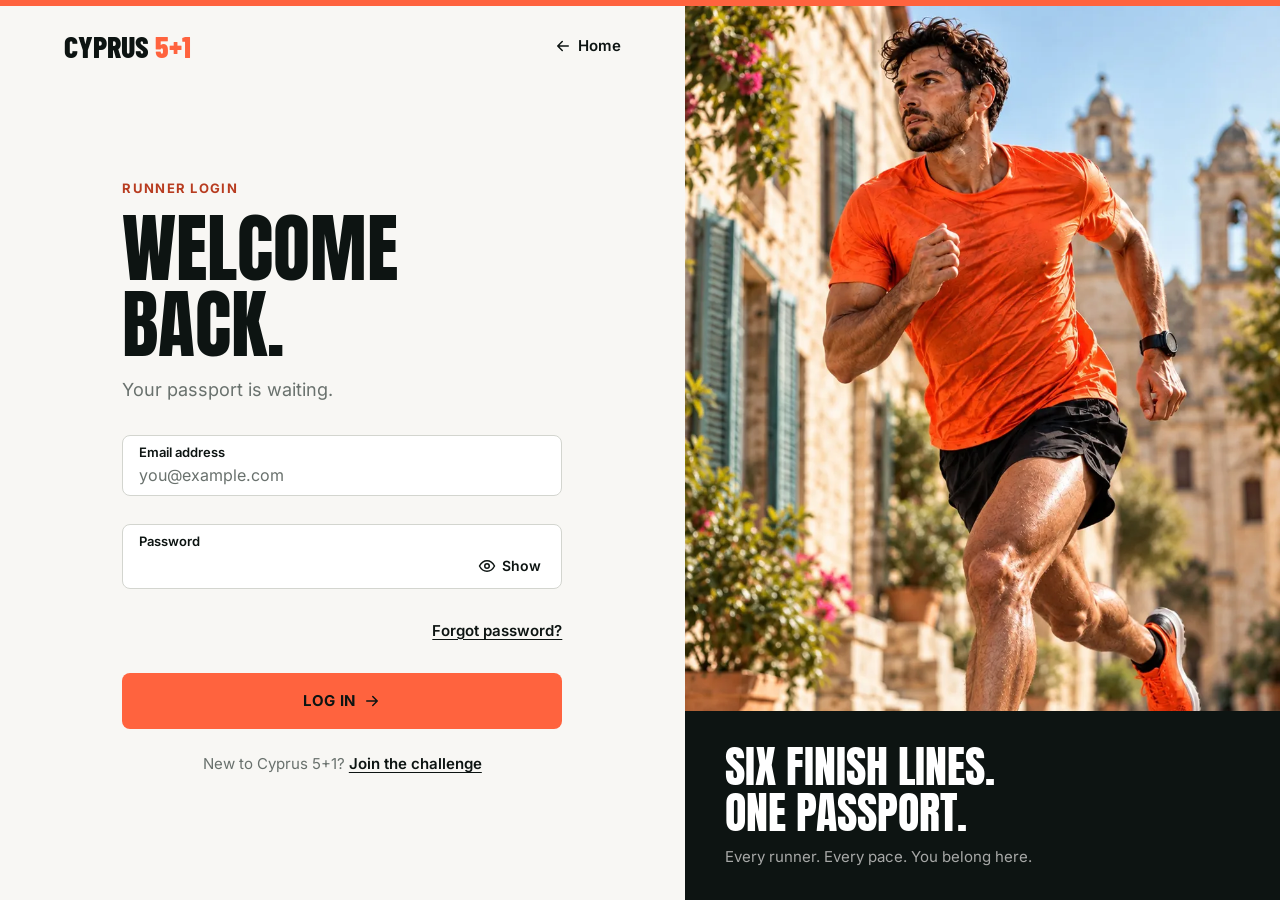
==== app/index.html @ b543ae6b "App: log in, join (18+), password reset, passport, account; legal pages Static SPA under /app with s" ====
<!doctype html>
<html lang="en">
<head>
<meta charset="utf-8">
<meta name="viewport" content="width=device-width, initial-scale=1, viewport-fit=cover">
<title>Cyprus 5+1 · Running passport</title>
<meta name="description" content="Six half marathons, one passport. Collect a stamp in every Cyprus city and one abroad.">
<meta name="theme-color" content="#0d1412">
<meta name="robots" content="noindex">
<link rel="manifest" href="../manifest.webmanifest">
<link rel="icon" href="../favicon.ico" sizes="32x32">
<link rel="apple-touch-icon" href="../assets/icons/apple-touch-icon.png">
<meta name="apple-mobile-web-app-capable" content="yes">
<meta name="apple-mobile-web-app-title" content="Cyprus 5+1">
<link rel="preload" href="../assets/fonts/inter-400.woff2" as="font" type="font/woff2" crossorigin>
<link rel="stylesheet" href="../css/fonts.css">
<link rel="stylesheet" href="../css/tokens.css">
<link rel="stylesheet" href="../css/components.css">
<link rel="stylesheet" href="../css/app.css">
<script src="../js/vendor/supabase-2.119.2.js" defer></script>
<script type="module" src="../js/app/main.js"></script>
</head>
<body>
<div id="app">
  <div class="boot" role="status"><span class="wordmark">CYPRUS <span>5+1</span></span><span class="sr">Loading…</span></div>
</div>
<noscript>Cyprus 5+1 needs JavaScript to show your passport.</noscript>
</body>
</html>
---- css/fonts.css ----
/* Self-hosted fonts (no Google Fonts, see Privacy Policy §7). Latin subset. */
@font-face { font-family: Anton; font-weight: 400; font-display: swap; src: url(../assets/fonts/anton-400.woff2) format("woff2"); }
@font-face { font-family: "Barlow Condensed"; font-weight: 600; font-display: swap; src: url(../assets/fonts/barlow-condensed-600.woff2) format("woff2"); }
@font-face { font-family: "Barlow Condensed"; font-weight: 700; font-display: swap; src: url(../assets/fonts/barlow-condensed-700.woff2) format("woff2"); }
@font-face { font-family: "Barlow Condensed"; font-weight: 800; font-display: swap; src: url(../assets/fonts/barlow-condensed-800.woff2) format("woff2"); }
@font-face { font-family: Inter; font-weight: 400; font-display: swap; src: url(../assets/fonts/inter-400.woff2) format("woff2"); }
@font-face { font-family: Inter; font-weight: 500; font-display: swap; src: url(../assets/fonts/inter-500.woff2) format("woff2"); }
@font-face { font-family: Inter; font-weight: 600; font-display: swap; src: url(../assets/fonts/inter-600.woff2) format("woff2"); }
@font-face { font-family: Inter; font-weight: 700; font-display: swap; src: url(../assets/fonts/inter-700.woff2) format("woff2"); }
---- css/tokens.css ----
/* Cyprus 5+1 — generated from tokens.json */
:root, [data-theme="light"] {
  --orange-500: #ff633e;
  --orange-700: #b83c20;
  --orange-50: #fff0e9;
  --ink: #0d1412;
  --ivory: #f8f7f4;
  --white: #ffffff;
  --surface-soft: #f1f1ed;
  --divider: #e4e5df;
  --border-control: #868b86;
  --border-field: #d3d5cf;
  --text-secondary: #69716d;
  --text-on-ink-muted: #a7a8a7;
  --cyan: #00b8f0;
  --verified: #11744a;
  --verified-50: #e7f3ec;
  --pending: #8f5300;
  --pending-50: #fff5e8;
  --error: #ad3426;
  --error-50: #fff0ec;
  --stamp-orange: #ff4823;
  --stamp-blue: #0085da;
  --stamp-ink: #35393a;
  --stamp-locked: #919698;
  --shadow-dialog: 0 24px 64px rgba(13,20,18,0.28);
  --shadow-card: 0 1px 2px rgba(13,20,18,0.06);
}
:root {
  --space-1: 4px;
  --space-2: 8px;
  --space-3: 12px;
  --space-4: 16px;
  --space-6: 24px;
  --space-8: 32px;
  --space-12: 48px;
  --space-16: 64px;
  --space-24: 96px;
  --space-32: 128px;
  --radius-sm: 4px;
  --radius-md: 8px;
  --radius-lg: 12px;
  --radius-xl: 24px;
  --radius-pill: 999px;
  --control-height: 56px;
  --tap-min: 44px;
  --content-max: 1184px;
  --form-max: 440px;
  --dialog-max: 640px;
  --font-poster: Anton, Impact, "Arial Narrow", sans-serif;
  --font-display: "Barlow Condensed", "Arial Narrow", sans-serif;
  --font-sans: Inter, system-ui, sans-serif;
}
.display-hero { font-family: var(--font-poster); font-size: 232px; line-height: 1.0; font-weight: 400; }
.display-1 { font-family: var(--font-poster); font-size: 88px; line-height: 1.0; font-weight: 400; }
.heading-1 { font-family: var(--font-display); font-size: 44px; line-height: 1; font-weight: 700; }
.heading-2 { font-family: var(--font-display); font-size: 28px; line-height: 1.05; font-weight: 700; }
.numeral { font-family: var(--font-display); font-size: 64px; line-height: 1; font-weight: 700; }
.lead { font-family: var(--font-sans); font-size: 20px; line-height: 1.5; font-weight: 400; }
.body { font-family: var(--font-sans); font-size: 16px; line-height: 1.5; font-weight: 400; }
.body-sm { font-family: var(--font-sans); font-size: 14px; line-height: 1.45; font-weight: 400; }
.label { font-family: var(--font-sans); font-size: 13px; line-height: 1.3; font-weight: 600; letter-spacing: 0.08em; }
.button { font-family: var(--font-sans); font-size: 15px; line-height: 1; font-weight: 700; letter-spacing: 0.02em; }
.field-label { font-family: var(--font-sans); font-size: 14px; line-height: 1.3; font-weight: 600; }
---- css/components.css ----
.c51-icon { flex: none; }

/* Button */
.c51-btn { box-sizing: border-box; max-width: 100%; display: inline-flex; align-items: center; justify-content: center; gap: var(--space-2); min-height: var(--control-height); padding: 0 var(--space-6);
  border: 0; border-radius: var(--radius-md); font-family: var(--font-sans); font-size: 15px; font-weight: 700; letter-spacing: .02em; text-transform: uppercase;
  text-decoration: none; cursor: pointer; transition: background-color .15s, transform .1s; }
.c51-btn:active { transform: translateY(1px); }
.c51-btn:focus-visible { outline: 2px solid var(--orange-700); outline-offset: 2px; }
.c51-btn--primary { background: var(--orange-500); color: var(--ink); }
.c51-btn--primary:hover { background: #ff7a5a; }
.c51-btn--dark { background: var(--ink); color: var(--white); }
.c51-btn--dark:hover { background: #26302d; }
.c51-btn--secondary { background: var(--surface-soft); color: var(--ink); text-transform: none; letter-spacing: 0; font-weight: 600; }
.c51-btn--secondary:hover { background: var(--divider); }
.c51-btn--outline { background: transparent; color: var(--ink); box-shadow: inset 0 0 0 1px var(--border-control); }
.c51-btn--link { background: none; min-height: var(--tap-min); padding: 0; color: var(--ink); text-transform: none; letter-spacing: 0; font-weight: 600; text-decoration: underline; text-underline-offset: 3px; }
.c51-btn--sm { min-height: var(--tap-min); padding: 0 var(--space-4); font-size: 13px; }
.c51-btn--block { display: flex; width: 100%; }
.c51-btn:disabled { cursor: not-allowed; opacity: .55; }
.c51-btn.is-loading { opacity: 1; cursor: progress; }
.c51-spinner { width: 18px; height: 18px; border-radius: 50%; border: 2px solid currentColor; border-right-color: transparent; animation: c51-spin .8s linear infinite; }
@keyframes c51-spin { to { transform: rotate(360deg); } }

/* Text field */
.c51-field { font-family: var(--font-sans); }
.c51-field__box { background: var(--white); border: 1px solid var(--border-field); border-radius: var(--radius-md); padding: 8px var(--space-4) 6px; min-height: var(--control-height); box-sizing: border-box; }
.c51-field__box:hover { border-color: var(--border-control); }
.c51-field__box:focus-within { outline: 2px solid var(--orange-700); outline-offset: 1px; border-color: var(--orange-700); }
.c51-field.is-error .c51-field__box { border: 2px solid var(--error); padding: 7px calc(var(--space-4) - 1px) 5px; }
.c51-field.is-error .c51-field__box:hover { border-color: var(--error); }
.c51-field.is-error .c51-field__box:focus-within { outline-color: var(--error); border-color: var(--error); }
.c51-field.is-readonly .c51-field__box { background: var(--surface-soft); border-color: var(--divider); }
.c51-field__label { display: block; font-size: 13px; font-weight: 600; color: var(--ink); line-height: 1.3; }
.c51-field__row { display: flex; align-items: center; gap: var(--space-2); }
.c51-field__input { flex: 1; min-width: 0; border: 0; outline: 0; background: transparent; padding: 2px 0; font: 400 16px/1.5 var(--font-sans); color: var(--ink); }
.c51-field__input::placeholder { color: var(--text-secondary); }
.c51-field__reveal { display: inline-flex; align-items: center; gap: 6px; min-height: 32px; padding: 0 4px; border: 0; background: none; font: 600 14px var(--font-sans); color: var(--ink); cursor: pointer; border-radius: var(--radius-sm); }
.c51-field__reveal:focus-visible { outline: 2px solid var(--orange-700); }
.c51-field__hint, .c51-field__error { margin: var(--space-2) 0 0; font-size: 14px; line-height: 1.45; display: flex; gap: 6px; align-items: flex-start; }
.c51-field__hint { color: var(--text-secondary); }
.c51-field__error { color: var(--error); }
.c51-field__error .c51-icon { margin-top: 2px; }

/* Checkbox */
.c51-check { font-family: var(--font-sans); }
.c51-check__row { display: flex; gap: var(--space-3); align-items: flex-start; cursor: pointer; font-size: 15px; line-height: 1.5; color: var(--ink); }
.c51-check__input { position: absolute; opacity: 0; width: 24px; height: 24px; margin: 0; }
.c51-check__box { flex: none; width: 24px; height: 24px; border: 1.5px solid var(--border-control); border-radius: var(--radius-sm); background: var(--white); display: grid; place-items: center; color: transparent; }
.c51-check__input:checked + .c51-check__box { background: var(--ink); border-color: var(--ink); color: var(--white); }
.c51-check__input:focus-visible + .c51-check__box { outline: 2px solid var(--orange-700); outline-offset: 2px; }
.c51-check.is-error .c51-check__box { border: 2px solid var(--error); }
.c51-check__label a { color: var(--ink); font-weight: 600; text-underline-offset: 3px; }

/* Status chip */
.c51-chip { display: inline-flex; align-items: center; gap: 8px; height: 32px; padding: 0 12px; border-radius: var(--radius-pill); background: var(--white); box-shadow: inset 0 0 0 1px var(--divider);
  font: 700 12px var(--font-sans); letter-spacing: .08em; text-transform: uppercase; }
.c51-chip--plain { background: none; box-shadow: none; padding: 0; height: auto; }
.c51-chip__dot { width: 8px; height: 8px; border-radius: 50%; background: currentColor; }
.c51-chip--verified { color: var(--verified); }
.c51-chip--pending { color: var(--pending); }
.c51-chip--neutral { color: var(--text-secondary); }
.c51-chip--error { color: var(--error); }

/* Banner */
.c51-banner { display: flex; gap: var(--space-3); padding: var(--space-4); border-radius: var(--radius-lg); font: 400 15px/1.5 var(--font-sans); color: var(--ink); }
.c51-banner .c51-icon { margin-top: 2px; }
.c51-banner--error { background: var(--error-50); } .c51-banner--error .c51-icon, .c51-banner--error .c51-banner__title { color: var(--error); }
.c51-banner--info { background: var(--orange-50); } .c51-banner--info .c51-icon { color: var(--orange-700); }
.c51-banner--success { background: var(--verified-50); } .c51-banner--success .c51-icon, .c51-banner--success .c51-banner__title { color: var(--verified); }
.c51-banner--pending { background: var(--pending-50); } .c51-banner--pending .c51-icon, .c51-banner--pending .c51-banner__title { color: var(--pending); }
.c51-banner__title { margin: 0 0 2px; font-weight: 700; }
.c51-banner__text p { margin: 0; }
.c51-banner__action { margin-top: var(--space-2); }

/* Progress */
.c51-progress__track { height: 8px; border-radius: var(--radius-pill); background: var(--divider); overflow: hidden; }
.c51-progress__fill { height: 100%; background: var(--orange-500); border-radius: inherit; }
.c51-progress--dark .c51-progress__track { background: #3a403e; }
.c51-progress__caption { margin: var(--space-2) 0 0; font: 600 13px var(--font-sans); letter-spacing: .06em; text-transform: uppercase; color: var(--text-secondary); }
.c51-progress--dark .c51-progress__caption { color: var(--text-on-ink-muted); }

/* Stamp card */
.c51-stamp { position: relative; display: flex; flex-direction: column; align-items: center; gap: var(--space-2); width: 100%; padding: var(--space-6) var(--space-3) var(--space-4);
  background: var(--white); border: 1px solid var(--divider); border-radius: var(--radius-lg); box-shadow: var(--shadow-card); font-family: var(--font-sans); color: var(--ink); text-align: center; box-sizing: border-box; }
button.c51-stamp { cursor: pointer; transition: transform .15s, box-shadow .15s; }
button.c51-stamp:hover { transform: translateY(-2px); box-shadow: 0 6px 18px rgba(13,20,18,.08); }
button.c51-stamp:focus-visible { outline: 2px solid var(--orange-700); outline-offset: 2px; }
.c51-stamp__num { position: absolute; top: var(--space-3); left: var(--space-3); font: 700 14px var(--font-display); color: var(--text-secondary); }
.c51-stamp__img { width: min(144px, 100%); height: auto; aspect-ratio: 1; }
.c51-stamp--pending .c51-stamp__img { opacity: .45; }
.c51-stamp__detail { font-size: 14px; color: var(--text-secondary); font-variant-numeric: tabular-nums; }
.c51-stamp--verified .c51-stamp__detail { color: var(--ink); font-weight: 600; }

/* Achievement badge */
.c51-badge { display: flex; flex-direction: column; align-items: center; gap: 6px; padding: var(--space-3); border: 0; background: none; font-family: var(--font-sans); text-align: center; color: var(--ink); border-radius: var(--radius-lg); }
button.c51-badge { cursor: pointer; } button.c51-badge:focus-visible { outline: 2px solid var(--orange-700); }
.c51-badge__img { width: 96px; height: 96px; }
.c51-badge__name { font: 700 16px/1.1 var(--font-display); text-transform: uppercase; }
.c51-badge__detail { font-size: 13px; color: var(--text-secondary); }
.c51-badge.is-locked .c51-badge__name { color: var(--text-secondary); }

/* Passport card */
.c51-passport { position: relative; overflow: hidden; display: grid; grid-template-columns: 1fr; gap: var(--space-6); padding: var(--space-6); border-radius: var(--radius-xl); background: var(--ink); color: var(--white); font-family: var(--font-sans); }
.c51-passport__topo { position: absolute; right: -8%; top: 50%; width: 80%; transform: translateY(-50%); opacity: .18; pointer-events: none; }
.c51-passport > div { position: relative; }
.c51-passport__eyebrow { margin: 0 0 var(--space-2); font: 600 12px var(--font-sans); letter-spacing: .1em; text-transform: uppercase; color: var(--orange-500); }
.c51-passport__name { margin: 0; font: 400 48px/1.05 var(--font-poster); text-transform: uppercase; }
.c51-passport__sub { margin: var(--space-2) 0 0; color: var(--text-on-ink-muted); font-size: 15px; }
.c51-passport__count { margin: 0 0 var(--space-3); font-family: var(--font-display); font-weight: 700; }
.c51-passport__count strong { font-size: 64px; line-height: 1; }
.c51-passport__count span { font-size: 28px; color: var(--text-on-ink-muted); }
@media (min-width: 720px) { .c51-passport { grid-template-columns: 1.2fr 1fr; align-items: end; padding: var(--space-8); } .c51-passport__name { font-size: 64px; } }

/* Dialog */
.c51-dialog { position: relative; width: 100%; max-width: var(--dialog-max); box-sizing: border-box; padding: var(--space-6); background: var(--white); color: var(--ink); border-radius: var(--radius-xl);
  box-shadow: var(--shadow-dialog); border-top: 6px solid var(--orange-500); font-family: var(--font-sans); }
.c51-dialog--dark { background: var(--ink); color: var(--white); }
.c51-dialog__head { display: flex; justify-content: space-between; align-items: center; gap: var(--space-4); margin-bottom: var(--space-4); }
.c51-dialog__eyebrow { margin: 0; font: 700 13px var(--font-sans); letter-spacing: .08em; text-transform: uppercase; color: var(--text-secondary); }
.c51-dialog--dark .c51-dialog__eyebrow { color: var(--orange-500); }
.c51-dialog__close { display: inline-flex; align-items: center; gap: 6px; min-height: var(--tap-min); padding: 0 12px; border: 0; border-radius: var(--radius-md); background: var(--surface-soft); font: 600 14px var(--font-sans); color: var(--ink); cursor: pointer; }
.c51-dialog--dark .c51-dialog__close { background: #2a312f; color: var(--white); }
.c51-dialog__close:focus-visible { outline: 2px solid var(--orange-700); }
.c51-dialog__title { margin: 0; font: 700 36px/1 var(--font-display); text-transform: uppercase; }
.c51-dialog__lead { margin: var(--space-3) 0 0; font-size: 16px; line-height: 1.5; color: var(--text-secondary); }
.c51-dialog--dark .c51-dialog__lead { color: var(--text-on-ink-muted); }
.c51-dialog__body { margin-top: var(--space-6); display: grid; gap: var(--space-4); }
.c51-dialog__actions { margin-top: var(--space-6); display: grid; gap: var(--space-3); }
@media (min-width: 720px) { .c51-dialog { padding: var(--space-8); } .c51-dialog__title { font-size: 44px; } }

/* Ticker */
.c51-ticker { overflow: hidden; background: var(--orange-500); color: var(--ink); }
.c51-ticker__track { display: flex; width: max-content; animation: c51-marquee 40s linear infinite; }
.c51-ticker__item { padding: 14px var(--space-12); font: 700 28px/1 var(--font-display); text-transform: uppercase; white-space: nowrap; }
.c51-ticker--sm .c51-ticker__item { padding: 10px var(--space-6); font-size: 18px; }
@keyframes c51-marquee { to { transform: translateX(-50%); } }
@media (prefers-reduced-motion: reduce) { .c51-ticker__track { animation: none; } }

/* Profile menu */
.c51-menu { width: 260px; padding: var(--space-2); background: var(--white); border: 1px solid var(--divider); border-radius: var(--radius-lg); box-shadow: 0 12px 32px rgba(13,20,18,.14); font-family: var(--font-sans); }
.c51-menu__who { padding: var(--space-3) var(--space-3) var(--space-3); border-bottom: 1px solid var(--divider); margin-bottom: var(--space-1); }
.c51-menu__name { margin: 0; font-weight: 700; font-size: 15px; color: var(--ink); }
.c51-menu__email { margin: 2px 0 0; font-size: 13px; color: var(--text-secondary); overflow: hidden; text-overflow: ellipsis; }
.c51-menu__item { display: block; width: 100%; min-height: var(--tap-min); padding: 0 var(--space-3); border: 0; border-radius: var(--radius-md); background: none; text-align: left; font: 500 15px var(--font-sans); color: var(--ink); cursor: pointer; }
.c51-menu__item:hover, .c51-menu__item:focus-visible { background: var(--surface-soft); outline: 0; }
.c51-menu__item.has-divider { margin-top: var(--space-1); border-top: 1px solid var(--divider); border-radius: 0 0 var(--radius-md) var(--radius-md); }
---- css/app.css ----
/* Cyprus 5+1 app screens. Tokens: tokens.css, components: components.css */
*, *::before, *::after { box-sizing: border-box; }
html { -webkit-text-size-adjust: 100%; }
body { margin: 0; background: var(--ivory); color: var(--ink); font: 16px/1.5 var(--font-sans); }
a { color: var(--ink); text-underline-offset: 3px; }
img { max-width: 100%; }
:focus-visible { outline: 2px solid var(--orange-700); outline-offset: 2px; }
.c51-field__input:focus-visible { outline: none; }
h1:focus { outline: none; }
.sr { position: absolute; width: 1px; height: 1px; overflow: hidden; clip: rect(0 0 0 0); white-space: nowrap; }
.skip { position: absolute; left: 8px; top: -60px; padding: 10px 14px; background: var(--ink); color: var(--white); border-radius: 8px; z-index: 10; }
.skip:focus { top: 8px; }
.muted { margin: 0; color: var(--text-secondary); font-size: 15px; }
.eyebrow { margin: 0; font-size: 13px; font-weight: 700; letter-spacing: .1em; color: var(--orange-700); }
.eyebrow--on-ink { color: var(--orange-500); }
.lbl { margin: 0; font-size: 12px; font-weight: 700; letter-spacing: .08em; text-transform: uppercase; color: var(--text-secondary); }
.num { font-family: var(--font-display); font-weight: 700; }
.h2 { margin: 0; font: 700 28px/32px var(--font-display); text-transform: uppercase; }
.wordmark { font: 800 30px/1 var(--font-display); text-decoration: none; color: var(--ink); white-space: nowrap; }
.wordmark span { color: var(--orange-500); }
.rule { border: 0; border-top: 1px solid var(--divider); margin: 8px 0; width: 100%; }
.c51-btn .c51-icon { flex: none; }
.c51-btn.danger { color: var(--error); box-shadow: inset 0 0 0 1px var(--error); }
.row-btns { display: flex; flex-wrap: wrap; gap: 12px; }

.boot { min-height: 100vh; display: grid; place-items: center; }
.boot .wordmark { font-size: 40px; opacity: .9; }
.page-error { max-width: 560px; margin: 15vh auto; padding: 0 20px; display: grid; gap: 16px; justify-items: start; }

/* ── Auth: form left, photo right ───────────────────── */
.auth { min-height: 100vh; display: grid; grid-template-columns: minmax(0, 1.15fr) minmax(0, 1fr); border-top: 6px solid var(--orange-500); }
.auth__main { display: flex; flex-direction: column; min-width: 0; }
.auth__head { display: flex; align-items: center; justify-content: space-between; height: 80px; padding: 0 clamp(20px, 5vw, 80px); }
.auth__home { display: inline-flex; align-items: center; gap: 6px; min-height: 44px; font-weight: 600; font-size: 15px; text-decoration: none; }
.auth__body { flex: 1; display: flex; align-items: center; padding: 32px clamp(20px, 5vw, 80px) 64px; }
.auth__inner { width: 100%; max-width: var(--form-max); margin: 0 auto; }
.auth__title { margin: 12px 0 0; font: 400 clamp(52px, 6vw, 76px)/1 var(--font-poster); text-transform: uppercase; }
.auth__lead { margin: 14px 0 0; font-size: 18px; color: var(--text-secondary); }
.auth__slot { margin-top: 32px; }
.auth__foot { margin: 24px 0 0; text-align: center; font-size: 15px; color: var(--text-secondary); }
.auth__foot a { font-weight: 600; color: var(--ink); }
.auth__side { position: relative; overflow: hidden; }
.auth__side img { position: absolute; inset: 0; width: 100%; height: 100%; object-fit: cover; object-position: 50% 0%; }
.auth__band { position: absolute; left: 0; right: 0; bottom: 0; padding: 32px 40px; background: var(--ink); color: var(--white); }
.auth__band p { margin: 0; }
.auth__band-big { font: 400 44px/1.05 var(--font-poster); text-transform: uppercase; }
.auth__band-small { margin-top: 10px !important; font-size: 15px; color: var(--text-on-ink-muted); }
@media (max-width: 900px) {
  .auth { grid-template-columns: 1fr; }
  .auth__side { display: none; }
  .auth__head { height: 64px; }
  .auth__body { align-items: flex-start; padding-top: 16px; }
}

.form { display: grid; gap: 20px; }
.form-msg:empty { display: none; }
.form-msg:focus { outline: none; }
.form__aside { justify-self: end; margin-top: -8px; font-size: 15px; font-weight: 600; min-height: 44px; display: inline-flex; align-items: center; }
.c51-check.is-error .c51-check__label { color: var(--error); }

/* ── Signed-in shell ────────────────────────────────── */
.app { min-height: 100vh; display: flex; flex-direction: column; border-top: 6px solid var(--orange-500); }
.app__head { display: flex; align-items: center; justify-content: space-between; gap: 16px; width: 100%; max-width: var(--content-max); height: 80px; margin: 0 auto; padding: 0 clamp(20px, 4vw, 48px); }
.app__nav { display: flex; align-items: center; gap: 16px; }
.app__link { font-weight: 600; font-size: 15px; }
.avatar { display: grid; place-items: center; width: 44px; height: 44px; border-radius: 999px; background: var(--orange-50); color: var(--orange-700); font: 700 18px var(--font-display); text-decoration: none; }
.app__main { flex: 1; width: 100%; max-width: var(--content-max); margin: 0 auto; padding: 8px clamp(20px, 4vw, 48px) 64px; display: flex; flex-direction: column; gap: 24px; }
.app__foot { display: flex; justify-content: space-between; flex-wrap: wrap; gap: 12px; width: 100%; max-width: var(--content-max); margin: 0 auto; padding: 24px clamp(20px, 4vw, 48px) 40px; font-size: 14px; color: var(--text-secondary); border-top: 1px solid var(--divider); }
.app__foot nav { display: flex; gap: 20px; }
.app__foot a { color: var(--text-secondary); }
@media (max-width: 720px) { .app__head { height: 64px; } .wordmark { font-size: 26px; } }

.card { background: var(--white); border: 1px solid var(--divider); border-radius: 24px; padding: 28px 32px; display: flex; flex-direction: column; gap: 16px; }
.card__head { display: flex; justify-content: space-between; align-items: baseline; gap: 8px 16px; flex-wrap: wrap; }
@media (max-width: 720px) { .card { border-radius: 20px; padding: 20px; } }
.grid-2 { display: grid; grid-template-columns: minmax(0, 1fr) minmax(0, 1fr); gap: 24px; align-items: stretch; }
.grid-2--top { align-items: start; }
@media (max-width: 860px) { .grid-2 { grid-template-columns: 1fr; } }
.back { display: inline-flex; align-items: center; gap: 8px; align-self: flex-start; min-height: 44px; font-size: 15px; font-weight: 600; text-decoration: none; }
.page-title { margin: 0; font: 400 clamp(44px, 6vw, 64px)/1 var(--font-poster); text-transform: uppercase; }

/* Loading skeleton */
.sk { border-radius: 24px; background: linear-gradient(90deg, #ecece7 0%, #f5f5f1 50%, #ecece7 100%); background-size: 200% 100%; animation: sk 1.4s ease-in-out infinite; }
.sk--hero { height: 260px; } .sk--card { height: 220px; margin-top: 24px; }
@keyframes sk { 0% { background-position: 100% 0; } 100% { background-position: -100% 0; } }
@media (prefers-reduced-motion: reduce) { .sk { animation: none; } }

/* Passport hero */
.hero-pass { position: relative; overflow: hidden; display: grid; grid-template-columns: minmax(0, 1.2fr) minmax(0, 1fr); gap: 24px; align-items: center; padding: 36px 40px; border-radius: 24px; background: var(--ink); color: var(--white); }
.hero-pass__topo { position: absolute; right: -10%; top: 50%; width: 70%; transform: translateY(-50%); opacity: .14; pointer-events: none; }
.hero-pass > div { position: relative; }
.hero-pass__name { margin: 10px 0 0; font: 400 clamp(44px, 6vw, 72px)/1 var(--font-poster); text-transform: uppercase; overflow-wrap: anywhere; }
.hero-pass__chips { display: flex; flex-wrap: wrap; gap: 8px; margin: 18px 0 0; padding: 0; list-style: none; }
.hero-pass__chips li { padding: 6px 12px; border-radius: 999px; background: rgba(255, 255, 255, .08); font-size: 13px; font-weight: 600; color: #e9eae7; }
.hero-pass__chips li:first-child { background: var(--orange-500); color: var(--ink); }
.hero-pass__stamps { display: grid; grid-template-columns: repeat(3, 1fr); gap: 12px; justify-items: center; }
.hero-pass__stamps img { width: 100%; max-width: 96px; aspect-ratio: 1; opacity: .45; filter: grayscale(1) invert(1); mix-blend-mode: screen; }
.hero-pass__stamps img.is-earned { opacity: 1; filter: none; mix-blend-mode: normal; }
@media (max-width: 720px) {
  .hero-pass { grid-template-columns: 1fr; padding: 24px 20px; border-radius: 20px; }
  .hero-pass__stamps { grid-template-columns: repeat(6, 1fr); gap: 6px; }
}

/* Race day */
.raceday { position: relative; overflow: hidden; display: flex; flex-direction: column; align-items: flex-start; gap: 14px; padding: 28px 32px; border-radius: 24px; background: var(--ink); color: var(--white); }
.raceday__topo { position: absolute; right: -20%; top: -20%; width: 70%; opacity: .12; pointer-events: none; }
.raceday > * { position: relative; }
.raceday__title { margin: 0; font: 400 52px/1 var(--font-poster); text-transform: uppercase; }
.raceday__text { margin: 0; color: #c9cbc7; max-width: 420px; }

/* Next up */
.next__title { margin: 0; font: 400 clamp(36px, 4vw, 48px)/1 var(--font-poster); text-transform: uppercase; }
.next__facts { display: flex; flex-wrap: wrap; gap: 12px 32px; }
.next__facts .num { margin: 2px 0 0; font-size: 26px; line-height: 1; }
.next__profile { width: 100%; height: 72px; flex: 1; min-height: 56px; }
.next__actions { display: flex; flex-wrap: wrap; gap: 12px; }

/* How it works */
.how__list { margin: 0; padding: 0; list-style: none; counter-reset: s; display: grid; gap: 16px; }
.how__list li { counter-increment: s; display: grid; grid-template-columns: 36px 1fr; gap: 2px 14px; }
.how__list li::before { content: counter(s); grid-row: span 2; display: grid; place-items: center; width: 36px; height: 36px; border-radius: 999px; background: var(--orange-50); color: var(--orange-700); font: 700 18px var(--font-display); }
.how__list span { color: var(--text-secondary); font-size: 15px; }

/* Season timeline */
.season { margin: 0; padding: 0; list-style: none; display: grid; grid-template-columns: repeat(6, minmax(0, 1fr)); gap: 16px; }
.season__row { display: flex; flex-direction: column; align-items: center; gap: 4px; text-align: center; }
.season__stamp { width: 88px; height: 88px; margin-bottom: 6px; }
.season__city { font-size: 20px; text-transform: uppercase; line-height: 1.1; }
.season__date { font-size: 14px; color: var(--text-secondary); }
.season__detail { font-size: 14px; font-weight: 600; font-variant-numeric: tabular-nums; min-height: 1.5em; }
@media (max-width: 860px) {
  .season { grid-template-columns: 1fr; gap: 0; }
  .season__row { display: grid; grid-template-columns: 56px 1fr auto; grid-template-areas: "s c chip" "s d det"; align-items: center; gap: 0 14px; padding: 12px 0; border-top: 1px solid var(--divider); text-align: left; }
  .season__row:first-child { border-top: 0; }
  .season__stamp { grid-area: s; width: 56px; height: 56px; margin: 0; }
  .season__city { grid-area: c; }
  .season__date { grid-area: d; }
  .season__row .c51-chip { grid-area: chip; justify-self: end; }
  .season__detail { grid-area: det; justify-self: end; min-height: 0; }
}

.confirm { margin-top: 8px; }
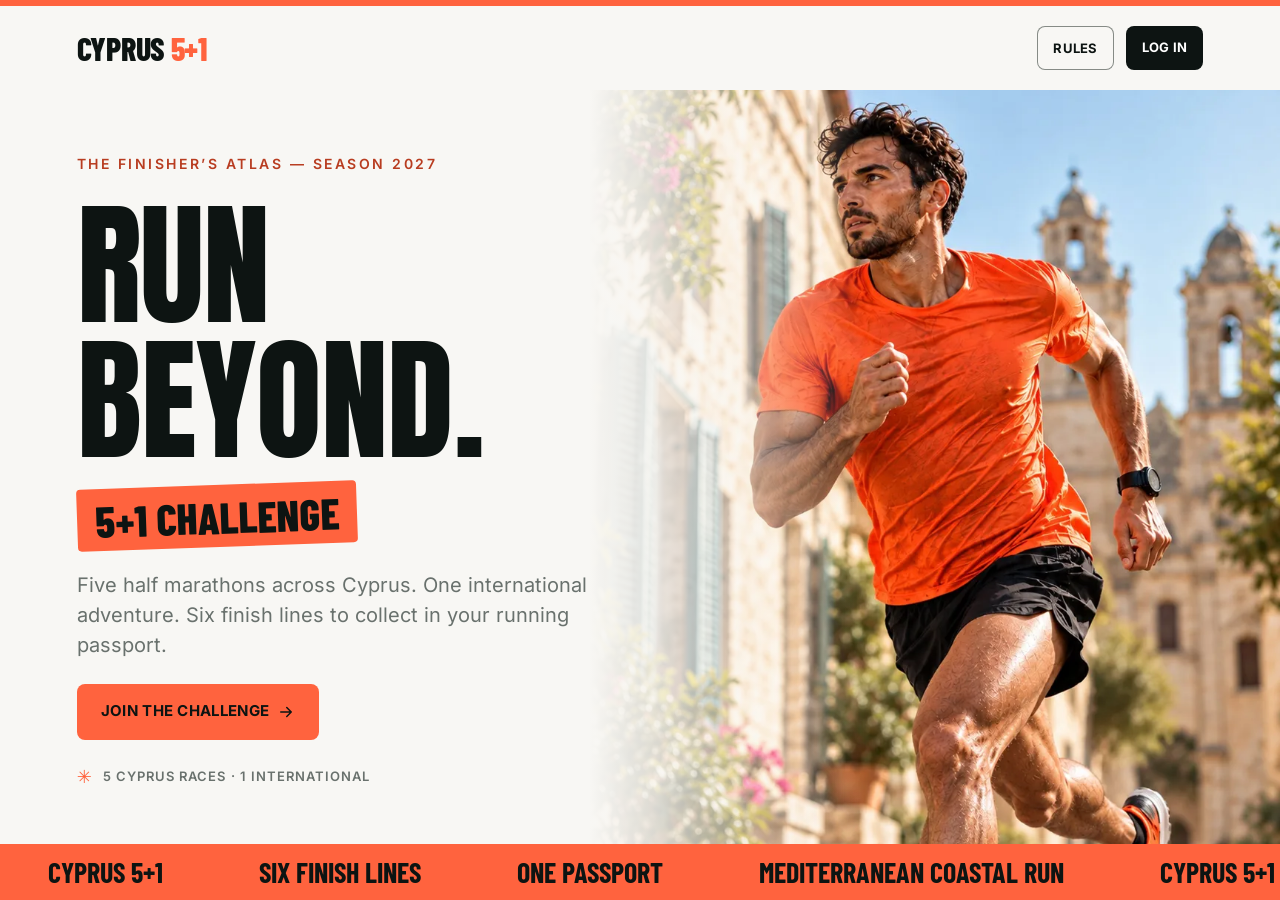
==== commit bad3b5a3: "Audit fixes: account as designed, profile menu, Rules dialog everywhere, achievement pages - Account" ====
--- a/app/index.html
+++ b/app/index.html
@@ -24,6 +24,14 @@
 <div id="app">
   <div class="boot" role="status"><span class="wordmark">CYPRUS <span>5+1</span></span><span class="sr">Loading…</span></div>
 </div>
+<script>
+  // Signed-in runners see the passport's shape right away instead of an empty screen.
+  try {
+    if (Object.keys(localStorage).some((k) => /^sb-.*-auth-token$/.test(k)) && !location.search) {
+      document.getElementById('app').innerHTML = '<div class="app boot--app" role="status" aria-busy="true"><header class="app__head"><span class="wordmark">CYPRUS <span>5+1</span></span><span class="avatar"></span></header><main class="app__main"><span class="sr">Loading your passport…</span><div class="sk sk--hero"></div><div class="sk sk--card"></div></main></div>';
+    }
+  } catch (e) {}
+</script>
 <noscript>Cyprus 5+1 needs JavaScript to show your passport.</noscript>
 </body>
 </html>
--- a/css/app.css
+++ b/css/app.css
@@ -1,8 +1,13 @@
 /* Cyprus 5+1 app screens. Tokens: tokens.css, components: components.css */
 *, *::before, *::after { box-sizing: border-box; }
 html { -webkit-text-size-adjust: 100%; }
+html, body, #app { height: 100%; }
 body { margin: 0; background: var(--ivory); color: var(--ink); font: 16px/1.5 var(--font-sans); }
-a { color: var(--ink); text-underline-offset: 3px; }
+a { color: var(--ink); text-underline-offset: 3px; transition: color .15s, text-decoration-color .15s; }
+/* Text links: change colour on hover. Buttons and cards have their own hover. */
+a:not([class]):hover, .form__aside:hover, .back:hover, .auth__home:hover, .app__foot a:hover, .app__foot button:hover, .acc__nav a:hover, .acc__nav button:hover { color: var(--orange-700); }
+a:not([class]):hover { text-decoration-thickness: 2px; }
+.rules a:not([class]):hover { color: var(--orange-500); }
 img { max-width: 100%; }
 :focus-visible { outline: 2px solid var(--orange-700); outline-offset: 2px; }
 .c51-field__input:focus-visible { outline: none; }
@@ -52,7 +57,7 @@
   .auth__body { align-items: flex-start; padding-top: 16px; }
 }
 
-.form { display: grid; gap: 20px; }
+.form { display: grid; grid-template-columns: minmax(0, 1fr); gap: 20px; }
 .form-msg:empty { display: none; }
 .form-msg:focus { outline: none; }
 .form__aside { justify-self: end; margin-top: -8px; font-size: 15px; font-weight: 600; min-height: 44px; display: inline-flex; align-items: center; }
@@ -85,58 +90,306 @@
 @keyframes sk { 0% { background-position: 100% 0; } 100% { background-position: -100% 0; } }
 @media (prefers-reduced-motion: reduce) { .sk { animation: none; } }
 
-/* Passport hero */
-.hero-pass { position: relative; overflow: hidden; display: grid; grid-template-columns: minmax(0, 1.2fr) minmax(0, 1fr); gap: 24px; align-items: center; padding: 36px 40px; border-radius: 24px; background: var(--ink); color: var(--white); }
-.hero-pass__topo { position: absolute; right: -10%; top: 50%; width: 70%; transform: translateY(-50%); opacity: .14; pointer-events: none; }
-.hero-pass > div { position: relative; }
-.hero-pass__name { margin: 10px 0 0; font: 400 clamp(44px, 6vw, 72px)/1 var(--font-poster); text-transform: uppercase; overflow-wrap: anywhere; }
-.hero-pass__chips { display: flex; flex-wrap: wrap; gap: 8px; margin: 18px 0 0; padding: 0; list-style: none; }
-.hero-pass__chips li { padding: 6px 12px; border-radius: 999px; background: rgba(255, 255, 255, .08); font-size: 13px; font-weight: 600; color: #e9eae7; }
-.hero-pass__chips li:first-child { background: var(--orange-500); color: var(--ink); }
-.hero-pass__stamps { display: grid; grid-template-columns: repeat(3, 1fr); gap: 12px; justify-items: center; }
-.hero-pass__stamps img { width: 100%; max-width: 96px; aspect-ratio: 1; opacity: .45; filter: grayscale(1) invert(1); mix-blend-mode: screen; }
-.hero-pass__stamps img.is-earned { opacity: 1; filter: none; mix-blend-mode: normal; }
+.confirm { margin-top: 8px; }
+
+/* ── Passport (PassportDesktop / PassportMobile) ─────── */
+.ps-eyebrow { margin: 0; font-size: 12px; font-weight: 700; letter-spacing: .1em; color: var(--orange-500); }
+.ps-row { display: grid; grid-template-columns: repeat(3, minmax(0, 1fr)); gap: 24px; }
+.ps-row > :first-child { grid-column: span 2; }
+.ps-row > :only-child { grid-column: 1 / -1; }
+.ps-head { display: flex; justify-content: space-between; align-items: baseline; gap: 8px 16px; flex-wrap: wrap; }
+.ps-head__note { margin: 0; font-size: 14px; color: var(--text-secondary); }
+.app .card { border-radius: 24px; padding: 28px 32px; }
+
+.ps-hero { position: relative; overflow: hidden; display: flex; flex-wrap: wrap; gap: 32px; align-items: flex-end; padding: 36px 40px; border-radius: 24px; background: var(--ink); color: var(--white); }
+.ps-hero__topo { position: absolute; right: 30%; top: 50%; width: 60%; transform: translateY(-50%); opacity: .16; pointer-events: none; }
+.ps-hero__who { position: relative; flex: 1 1 380px; display: flex; flex-direction: column; gap: 14px; min-width: 0; }
+.ps-hero__name { margin: 0; font: 400 72px/76px var(--font-poster); text-transform: uppercase; overflow-wrap: anywhere; }
+.ps-hero__chips { display: flex; flex-wrap: wrap; gap: 8px; }
+.ps-hero__chips span { padding: 6px 12px; border-radius: 999px; background: #2a312f; font-size: 13px; font-weight: 600; }
+.ps-hero__stats { position: relative; flex: 1 1 520px; display: grid; grid-template-columns: repeat(4, minmax(0, 1fr)); gap: 12px; }
+.ps-stat { padding: 16px; border-radius: 12px; background: #1b2220; min-width: 0; }
+.ps-stat__label { margin: 0; font-size: 12px; font-weight: 600; letter-spacing: .06em; text-transform: uppercase; color: var(--text-on-ink-muted); white-space: nowrap; overflow: hidden; text-overflow: ellipsis; }
+.ps-stat__value { margin: 8px 0 0; font-size: 34px; line-height: 36px; white-space: nowrap; }
+.ps-stat__note { margin: 4px 0 0; font-size: 13px; color: var(--text-on-ink-muted); }
+
+.ps-next { position: relative; overflow: hidden; display: flex; flex-direction: column; gap: 18px; padding: 28px 32px; border-radius: 24px; background: var(--orange-500); color: var(--ink); }
+.ps-next > * { position: relative; }
+.ps-next .ps-next__bg { position: absolute; inset: 0; width: 100%; height: 100%; object-fit: cover; opacity: .06; pointer-events: none; }
+.ps-next__eyebrow { margin: 0; font-size: 12px; font-weight: 700; letter-spacing: .1em; }
+.ps-next__title { margin: 8px 0 0; font: 400 48px/52px var(--font-poster); text-transform: uppercase; }
+.ps-next__facts { display: flex; flex-wrap: wrap; gap: 12px 28px; font-size: 14px; }
+.ps-next__facts p { margin: 0; font-weight: 600; opacity: .75; }
+.ps-next__facts p.num { margin-top: 2px; font-size: 26px; font-weight: 700; opacity: 1; }
+.ps-next__profile { flex: 1; width: 100%; height: auto; min-height: 70px; }
+.ps-next__actions { display: flex; flex-wrap: wrap; gap: 12px; }
+.ps-next__site { display: inline-flex; align-items: center; gap: 8px; min-height: 56px; padding: 0 20px; border-radius: 8px; background: rgba(255,255,255,.55); font-weight: 700; font-size: 15px; text-decoration: none; }
+.ps-next__site:hover { background: rgba(255,255,255,.75); }
+.ps-next .c51-btn--dark { text-transform: none; letter-spacing: 0; }
+
+.ps-ch { min-height: 440px; display: flex; flex-direction: column; gap: 20px; }
+.ps-ch__head { display: flex; justify-content: space-between; align-items: center; gap: 12px; }
+.ps-ch__kind { flex: none; padding: 4px 10px; border-radius: 999px; background: var(--surface-soft); font-size: 12px; font-weight: 600; }
+.ps-ch__body { flex: 1; display: grid; }
+.ps-ch__slide { grid-area: 1 / 1; display: flex; flex-direction: column; gap: 20px; visibility: hidden; }
+.ps-ch__slide.is-on { visibility: visible; }
+.ps-ch__top { display: flex; flex-direction: column; gap: 12px; }
+.ps-ch__title { display: flex; gap: 14px; align-items: center; }
+.ps-ch__icon { flex: none; display: grid; place-items: center; width: 56px; height: 56px; border-radius: 12px; background: var(--orange-50); color: var(--orange-500); }
+.ps-ch__text { margin: 0; font-size: 16px; line-height: 24px; color: var(--text-secondary); }
+.ps-ch__result { margin-top: auto; display: flex; flex-direction: column; gap: 12px; }
+.ps-ch__target { display: flex; align-items: flex-end; justify-content: space-between; gap: 12px; }
+.ps-ch__tlabel { margin: 0 0 2px; font-size: 12px; font-weight: 700; letter-spacing: .08em; text-transform: uppercase; color: var(--text-secondary); }
+.ps-ch__tvalue { margin: 0; font-size: 40px; line-height: 1.1; color: var(--stamp-orange); }
+.ps-ch__tvalue.is-small { font-size: 34px; }
+.ps-ch__cta { flex: none; display: grid; place-items: center; width: 44px; height: 44px; border-radius: 999px; background: var(--ink); color: var(--white); }
+.ps-ch__unlock { display: flex; align-items: center; gap: 10px; padding: 8px 12px 8px 8px; border-radius: 8px; background: var(--ivory); }
+.ps-ch__unlock img { flex: none; width: 32px; height: 32px; }
+.ps-ch__unlock p { margin: 0; font-size: 13px; line-height: 18px; }
+.ps-ch__unlock span { color: var(--text-secondary); }
+.ps-ch__foot { display: flex; justify-content: space-between; align-items: center; gap: 12px; padding-top: 16px; border-top: 1px solid var(--divider); }
+.ps-ch__foot[hidden] { display: none; }
+.ps-ch__more { display: inline-flex; align-items: center; gap: 8px; min-height: 44px; padding: 0 16px; border: 0; border-radius: 8px; background: var(--surface-soft); font: 600 14px var(--font-sans); color: var(--ink); cursor: pointer; }
+.ps-ch__more:hover { background: var(--divider); }
+.ps-ch__dots { display: flex; align-items: center; }
+.ps-ch__dots button { display: grid; place-items: center; height: 44px; padding: 0 3px; border: 0; background: none; cursor: pointer; }
+.ps-ch__dots span { display: block; width: 6px; height: 6px; border-radius: 3px; background: var(--border-field); transition: width .2s; }
+.ps-ch__dots .is-on span { width: 20px; background: var(--orange-500); }
+
+.ps-tl { position: relative; margin: 24px 0 0; padding: 0; list-style: none; display: grid; grid-template-columns: repeat(6, minmax(0, 1fr)); gap: 12px; }
+.ps-tl__item { position: relative; }
+.ps-tl__item:not(.is-last)::after { content: ""; position: absolute; top: 48px; left: calc(50% + 56px); width: calc(100% - 100px); border-top: 2px dashed var(--border-field); pointer-events: none; }
+.ps-tl__link { position: relative; display: flex; flex-direction: column; align-items: center; gap: 6px; text-align: center; text-decoration: none; padding: 4px; border-radius: 12px; }
+.ps-tl__link img { transition: transform .15s, box-shadow .15s; }
+.ps-tl__link:hover img { transform: translateY(-3px); box-shadow: 0 8px 20px rgba(13,20,18,.12); }
+.ps-tl__link:hover .ps-tl__city { text-decoration: underline; text-underline-offset: 3px; }
+.ps-tl__link img { width: 88px; height: 88px; background: var(--white); border-radius: 999px; }
+.ps-tl__text { display: contents; }
+.ps-tl__city { font-size: 20px; line-height: 22px; text-transform: uppercase; }
+.ps-tl__date { font-size: 13px; color: var(--text-secondary); }
+.ps-tl__detail { font-size: 14px; font-weight: 600; font-variant-numeric: tabular-nums; }
+
+.ps-results { display: flex; flex-direction: column; gap: 16px; }
+.ps-pbline { display: inline-block; width: 18px; border-top: 2px dashed var(--orange-500); vertical-align: middle; }
+.ps-chart--narrow { display: none; }
+.ps-rstats { margin-top: auto; display: grid; grid-template-columns: repeat(3, minmax(0, 1fr)); gap: 16px; padding-top: 16px; border-top: 1px solid var(--divider); }
+.ps-rstats__v { margin: 6px 0 0; font-size: 28px; }
+.ps-rstats__v.is-empty { color: var(--border-field); }
+.ps-rstats__n { margin: 2px 0 0; font-size: 13px; color: var(--text-secondary); }
+
+.ps-com { display: flex; flex-direction: column; gap: 16px; }
+.ps-com__lead { margin: 0; font-size: 15px; line-height: 22px; color: var(--text-secondary); }
+.ps-com__lead strong { color: var(--ink); }
+.ps-com__row { display: flex; align-items: baseline; gap: 10px; font-size: 15px; line-height: 20px; }
+.ps-com__big { font-size: 56px; line-height: 56px; color: var(--orange-700); }
+.ps-com__bars { display: grid; grid-template-columns: repeat(7, minmax(0, 1fr)); gap: 6px; align-items: end; flex: 1; min-height: 140px; }
+.ps-com__bars > div { display: flex; flex-direction: column; align-items: center; justify-content: flex-end; gap: 6px; height: 100%; }
+.ps-com__bars > div > div { width: 100%; border-radius: 4px 4px 0 0; }
+.ps-com__bars > div > span:last-child { font-size: 12px; font-weight: 600; color: var(--text-secondary); }
+.ps-com__you { padding: 2px 6px; border-radius: 4px; background: var(--ink); color: var(--white); font-size: 11px; font-weight: 700; }
+.ps-com__note { margin: 0; font-size: 12px; color: var(--text-secondary); }
+.ps-com .c51-btn { margin-top: auto; }
+
+.ps-awards__list { margin: 20px 0 0; padding: 0; list-style: none; display: grid; grid-template-columns: repeat(5, minmax(0, 1fr)); gap: 20px; }
+.ps-badge { display: flex; flex-direction: column; align-items: center; gap: 10px; text-align: center; }
+.ps-badge img { width: 104px; height: 104px; }
+.ps-badge__text { display: contents; }
+.ps-badge__name { display: flex; align-items: center; min-height: 40px; font-size: 18px; line-height: 20px; text-transform: uppercase; }
+.ps-badge .c51-progress { width: 100%; }
+
+@media (max-width: 900px) {
+  .app .card { border-radius: 20px; padding: 20px; }
+  .ps-row { grid-template-columns: 1fr; gap: 24px; }
+  .ps-row > :first-child { grid-column: auto; }
+  .ps-hero { flex-direction: column; align-items: stretch; gap: 14px; padding: 24px 20px; border-radius: 20px; }
+  .ps-hero__who, .ps-hero__stats { flex: none; }
+  .ps-hero__name { font-size: 48px; line-height: 52px; }
+  .ps-hero__stats { grid-template-columns: repeat(2, minmax(0, 1fr)); gap: 8px; }
+  .ps-stat { padding: 12px; }
+  .ps-stat__value { font-size: 28px; line-height: 30px; }
+  .ps-next { gap: 14px; padding: 22px 20px; border-radius: 20px; }
+  .ps-next__title { margin-top: 6px; font-size: 36px; line-height: 40px; }
+  .ps-next__facts { display: grid; grid-template-columns: repeat(2, minmax(0, 1fr)); gap: 10px 8px; font-size: 12px; }
+  .ps-next__actions > * { flex: 1 1 100%; justify-content: center; }
+  .ps-ch { min-height: 404px; }
+  .ps-head__note { font-size: 13px; }
+  .ps-season .ps-head__note { display: none; }
+  .ps-tl { grid-template-columns: 1fr; gap: 0; margin-top: 12px; }
+  .ps-tl__item:not(.is-last)::after { top: 74px; left: 31px; width: 0; height: 26px; border-top: 0; border-left: 2px dashed var(--border-field); }
+  .ps-tl__link { flex-direction: row; align-items: center; gap: 14px; min-height: 84px; padding: 8px 0; text-align: left; }
+  .ps-tl__link img { flex: none; width: 64px; height: 64px; }
+  .ps-tl__text { display: flex; flex: 1; min-width: 0; flex-direction: column; gap: 2px; align-items: flex-start; }
+  .ps-tl__detail { flex: none; }
+  .ps-chart--wide { display: none; }
+  .ps-chart--narrow { display: block; }
+  .ps-rstats { grid-template-columns: 1fr; gap: 10px; padding-top: 12px; }
+  .ps-rstats > div { display: flex; justify-content: space-between; align-items: baseline; gap: 12px; flex-wrap: wrap; }
+  .ps-rstats .lbl { order: 0; font-size: 15px; font-weight: 400; letter-spacing: 0; text-transform: none; color: var(--text-secondary); }
+  .ps-rstats__v { order: 1; margin: 0; font: 700 15px var(--font-sans); }
+  .ps-rstats__n { display: none; }
+  .ps-com__bars { flex: none; height: 140px; min-height: 0; }
+  .ps-awards__list { grid-template-columns: 1fr; gap: 14px; margin-top: 12px; }
+  .ps-badge { flex-direction: row; text-align: left; gap: 14px; }
+  .ps-badge img { flex: none; width: 64px; height: 64px; }
+  .ps-badge__text { display: flex; flex: 1; min-width: 0; flex-direction: column; gap: 6px; }
+  .ps-badge__name { min-height: 0; }
+}
+
+/* ── Public home (Main / HomeMobile) ─────────────────── */
+.home { height: 100%; display: flex; flex-direction: column; border-top: 6px solid var(--orange-500); overflow: hidden; }
+@media (max-height: 679px) { .home { height: auto; min-height: 100%; overflow: visible; } .home__photo { min-height: 220px; } }
+@media (min-width: 901px) and (max-height: 780px) { .home__eyebrow, .home__note { display: none; } }
+.home__head { display: flex; align-items: center; justify-content: space-between; gap: 16px; padding: 20px clamp(20px, 6vw, 96px); position: relative; z-index: 3; }
+.home__head .wordmark { font-size: 32px; letter-spacing: -0.01em; }
+.home__nav { display: flex; gap: 12px; align-items: center; }
+.home__main { flex: 1; min-height: 0; position: relative; display: flex; flex-direction: row-reverse; flex-wrap: nowrap; align-items: stretch; overflow: hidden; padding: 0 0 0 clamp(20px, 6vw, 96px); }
+.home__copy { flex: 0 0 clamp(460px, 40vw, 640px); min-width: 0; position: relative; z-index: 2; display: flex; flex-direction: column; justify-content: safe center; gap: clamp(12px, 2.6vh, 28px); padding: clamp(16px, 5vh, 72px) 0 clamp(16px, 4vh, 64px); }
+.home__eyebrow { margin: 0; font-size: 14px; font-weight: 600; letter-spacing: .18em; color: var(--orange-700); }
+.home__title { margin: 0; font: 400 clamp(56px, min(12vw, 15vh), 190px)/1 var(--font-poster); letter-spacing: -0.005em; text-transform: uppercase; }
+.home__badge { display: inline-block; margin: clamp(10px, 2vh, 20px) 0 0; padding: 10px 18px 8px; background: var(--orange-500); color: var(--ink); font: 800 clamp(32px, 3.4vw, 52px)/1 var(--font-display); transform: rotate(-2deg); border-radius: 4px; }
+.home__lead { margin: 0; max-width: 520px; font-size: 20px; line-height: 1.5; color: var(--text-secondary); }
+.home__note { margin: 0; display: flex; gap: 10px; align-items: center; font-size: 13px; font-weight: 600; letter-spacing: .08em; color: var(--text-secondary); }
+.home__note span { color: var(--orange-500); font-size: 18px; }
+.home__photo { flex: 1 1 auto; min-width: 0; position: relative; }
+.home__photo img { position: absolute; inset: 0; width: 100%; height: 100%; object-fit: cover; object-position: 50% 0%; }
+.home__fade { position: absolute; inset: 0 auto 0 0; width: 40%; background: linear-gradient(90deg, var(--ivory) 0%, rgba(248,247,244,.85) 25%, rgba(248,247,244,0) 100%); }
+.home__tag { display: none; }
+.home__ticker { position: relative; z-index: 3; }
+@media (max-width: 900px) {
+  .home__head { padding: 0 20px; height: 68px; }
+  .home__head .wordmark { font-size: 26px; }
+  .home__nav { gap: 8px; }
+  .home__main { flex-direction: column; flex-wrap: nowrap; padding: 0; }
+  .home__photo { flex: 1 1 auto; min-height: 160px; height: auto; margin: 0 20px; border-radius: 16px; overflow: hidden; }
+  .home__fade { display: none; }
+  .home__tag { display: block; position: absolute; left: 12px; bottom: 12px; margin: 0; padding: 6px 10px; background: var(--ivory); border-radius: 4px; font-size: 11px; font-weight: 700; letter-spacing: .14em; color: var(--orange-700); }
+  .home__copy { flex: none; gap: 16px; padding: 20px 20px 24px; justify-content: flex-start; }
+  .home__eyebrow, .home__note { display: none; }
+  .home__title { font-size: clamp(56px, 9vh, 76px); }
+  .home__br { display: none; }
+  .home__badge { margin-top: 12px; padding: 8px 14px 6px; font-size: 30px; }
+  .home__lead { font-size: 16px; }
+  .home__cta { display: flex; width: 100%; }
+  .home__ticker .c51-ticker__item { padding: 10px var(--space-6); font-size: 18px; }
+}
+
+/* Rules dialog */
+.rules { width: calc(100% - 48px); max-width: 720px; max-height: calc(100% - 48px); padding: 0; border: 0; border-radius: 24px; background: var(--ink); color: var(--white); box-shadow: var(--shadow-dialog); overflow: auto; }
+.rules::backdrop { background: rgba(13,20,18,.62); }
+.rules__box { padding: 40px 48px 36px; border-top: 6px solid var(--orange-500); }
+.rules__head { display: flex; align-items: flex-start; justify-content: space-between; gap: 24px; }
+.rules__title { margin: 0; font: 400 88px/96px var(--font-poster); text-transform: uppercase; }
+.rules__close { display: inline-flex; align-items: center; gap: 6px; min-height: 44px; padding: 0 14px; border: 0; border-radius: 8px; background: #2a312f; color: var(--white); font: 600 14px var(--font-sans); cursor: pointer; }
+.rules__close:hover { background: #3a423f; }
+.rules__list { list-style: none; display: flex; flex-direction: column; gap: 24px; margin: 28px 0 0; padding: 28px 0 0; border-top: 1px solid #2f3634; }
+.rules__list li { display: flex; align-items: flex-start; gap: 12px; }
+.rules__n { flex: none; width: 36px; font: 700 26px/36px var(--font-display); color: var(--orange-500); }
+.rules__list h3 { margin: 0; font: 700 30px/36px var(--font-display); text-transform: uppercase; }
+.rules__list p { margin: 6px 0 0; font-size: 16px; line-height: 24px; color: var(--text-on-ink-muted); }
+.rules__foot { margin-top: 32px; padding-top: 24px; border-top: 1px solid #2f3634; display: flex; flex-wrap: wrap; align-items: center; justify-content: space-between; gap: 16px; }
+.rules__foot p { margin: 0; font-size: 14px; color: var(--text-on-ink-muted); }
+.rules__foot a:not(.c51-btn) { color: var(--white); font-weight: 600; }
 @media (max-width: 720px) {
-  .hero-pass { grid-template-columns: 1fr; padding: 24px 20px; border-radius: 20px; }
-  .hero-pass__stamps { grid-template-columns: repeat(6, 1fr); gap: 6px; }
-}
-
-/* Race day */
-.raceday { position: relative; overflow: hidden; display: flex; flex-direction: column; align-items: flex-start; gap: 14px; padding: 28px 32px; border-radius: 24px; background: var(--ink); color: var(--white); }
-.raceday__topo { position: absolute; right: -20%; top: -20%; width: 70%; opacity: .12; pointer-events: none; }
-.raceday > * { position: relative; }
-.raceday__title { margin: 0; font: 400 52px/1 var(--font-poster); text-transform: uppercase; }
-.raceday__text { margin: 0; color: #c9cbc7; max-width: 420px; }
-
-/* Next up */
-.next__title { margin: 0; font: 400 clamp(36px, 4vw, 48px)/1 var(--font-poster); text-transform: uppercase; }
-.next__facts { display: flex; flex-wrap: wrap; gap: 12px 32px; }
-.next__facts .num { margin: 2px 0 0; font-size: 26px; line-height: 1; }
-.next__profile { width: 100%; height: 72px; flex: 1; min-height: 56px; }
-.next__actions { display: flex; flex-wrap: wrap; gap: 12px; }
-
-/* How it works */
-.how__list { margin: 0; padding: 0; list-style: none; counter-reset: s; display: grid; gap: 16px; }
-.how__list li { counter-increment: s; display: grid; grid-template-columns: 36px 1fr; gap: 2px 14px; }
-.how__list li::before { content: counter(s); grid-row: span 2; display: grid; place-items: center; width: 36px; height: 36px; border-radius: 999px; background: var(--orange-50); color: var(--orange-700); font: 700 18px var(--font-display); }
-.how__list span { color: var(--text-secondary); font-size: 15px; }
-
-/* Season timeline */
-.season { margin: 0; padding: 0; list-style: none; display: grid; grid-template-columns: repeat(6, minmax(0, 1fr)); gap: 16px; }
-.season__row { display: flex; flex-direction: column; align-items: center; gap: 4px; text-align: center; }
-.season__stamp { width: 88px; height: 88px; margin-bottom: 6px; }
-.season__city { font-size: 20px; text-transform: uppercase; line-height: 1.1; }
-.season__date { font-size: 14px; color: var(--text-secondary); }
-.season__detail { font-size: 14px; font-weight: 600; font-variant-numeric: tabular-nums; min-height: 1.5em; }
-@media (max-width: 860px) {
-  .season { grid-template-columns: 1fr; gap: 0; }
-  .season__row { display: grid; grid-template-columns: 56px 1fr auto; grid-template-areas: "s c chip" "s d det"; align-items: center; gap: 0 14px; padding: 12px 0; border-top: 1px solid var(--divider); text-align: left; }
-  .season__row:first-child { border-top: 0; }
-  .season__stamp { grid-area: s; width: 56px; height: 56px; margin: 0; }
-  .season__city { grid-area: c; }
-  .season__date { grid-area: d; }
-  .season__row .c51-chip { grid-area: chip; justify-self: end; }
-  .season__detail { grid-area: det; justify-self: end; min-height: 0; }
-}
-
-.confirm { margin-top: 8px; }
+  .rules { width: calc(100% - 24px); }
+  .rules__box { padding: 24px 20px; }
+  .rules__title { font-size: 52px; line-height: 56px; }
+  .rules__list h3 { font-size: 24px; line-height: 28px; }
+  .rules__foot .c51-btn { width: 100%; }
+}
+
+/* Footer: links and the Rules button, 44px tap targets */
+.app__foot nav { display: flex; gap: 4px 20px; flex-wrap: wrap; }
+.app__foot nav a, .app__foot nav button { display: inline-flex; align-items: center; min-height: 44px; padding: 0; border: 0; background: none; font: 600 14px var(--font-sans); color: var(--text-secondary); text-decoration: underline; text-underline-offset: 3px; cursor: pointer; }
+.app__foot { align-items: center; }
+
+/* Profile menu */
+.pmenu { position: relative; }
+.pmenu .avatar { border: 2px solid transparent; cursor: pointer; }
+.pmenu .avatar:hover, .pmenu .avatar.is-open { border-color: var(--orange-500); }
+.pmenu__list { position: absolute; right: 0; top: calc(100% + 8px); z-index: 20; width: 280px; }
+.pmenu__list[hidden] { display: none; }
+.c51-menu__item { display: flex; align-items: center; text-decoration: none; cursor: pointer; }
+
+/* Account */
+.acc { display: grid; grid-template-columns: 240px minmax(0, 1fr); gap: 32px; align-items: start; }
+.acc__nav { position: sticky; top: 24px; display: flex; flex-direction: column; gap: 4px; }
+.acc__nav a, .acc__nav button { display: flex; align-items: center; min-height: 44px; padding: 0 14px; border-radius: 8px; border: 1px solid transparent; background: transparent; font: 500 15px var(--font-sans); color: var(--ink); text-decoration: none; text-align: left; cursor: pointer; }
+.acc__nav [aria-current="true"] { background: var(--white); border-color: var(--divider); font-weight: 700; }
+.acc__nav .is-danger { color: var(--error); }
+.acc__nav .acc__logout { margin-top: 8px; border-top: 1px solid var(--divider); border-radius: 0; font-weight: 600; }
+.acc__body { display: flex; flex-direction: column; gap: 24px; min-width: 0; }
+.acc__card { gap: 20px; scroll-margin-top: 24px; }
+.acc__sub { margin: 6px 0 0; font-size: 14px; line-height: 20px; color: var(--text-secondary); }
+.acc__pair { display: grid; grid-template-columns: repeat(2, minmax(0, 1fr)); gap: 16px; }
+.acc__narrow { max-width: 480px; }
+.acc__danger { display: inline-flex; align-items: center; min-height: 52px; padding: 0 20px; border: 1px solid var(--error); border-radius: 8px; background: var(--white); color: var(--error); font: 700 15px var(--font-sans); cursor: pointer; }
+.acc__danger:hover { background: var(--error-50); }
+@media (max-width: 900px) {
+  .acc { grid-template-columns: 1fr; gap: 16px; }
+  .acc__nav { position: static; flex-direction: row; flex-wrap: wrap; gap: 6px; }
+  .acc__nav a, .acc__nav button { min-height: 40px; padding: 0 12px; border-color: var(--divider); background: var(--white); font-size: 14px; }
+  .acc__nav .acc__logout { margin-top: 0; border-top: 1px solid var(--divider); border-radius: 8px; }
+  .acc__pair { grid-template-columns: 1fr; }
+  .page-title { font-size: 40px; line-height: 44px; }
+}
+
+/* Error screen */
+.err-details { font-size: 13px; color: var(--text-secondary); }
+.err-details summary { cursor: pointer; min-height: 32px; }
+.err-details p { margin: 6px 0 0; font-family: ui-monospace, Menlo, monospace; overflow-wrap: anywhere; }
+
+/* Community card with no numbers yet */
+.ps-com__empty { display: grid; grid-template-columns: repeat(7, minmax(0, 1fr)); gap: 6px; align-items: end; flex: 1; min-height: 120px; }
+.ps-com__empty > div { display: flex; flex-direction: column; align-items: center; justify-content: flex-end; gap: 6px; height: 100%; }
+.ps-com__empty > div > div { width: 100%; height: 30%; border-radius: 4px 4px 0 0; border: 1.5px dashed var(--border-field); border-bottom: 0; }
+.ps-com__empty span { font-size: 12px; font-weight: 600; color: var(--text-secondary); }
+
+/* Clickable achievements on the passport */
+.ps-awards__list > li { display: flex; }
+.ps-awards__list .ps-badge { flex: 1; text-decoration: none; color: inherit; border-radius: 12px; padding: 4px; }
+.ps-badge img { transition: transform .15s; }
+.ps-badge:hover img { transform: translateY(-3px); }
+.ps-badge:hover .ps-badge__name { text-decoration: underline; text-underline-offset: 3px; }
+
+/* Achievement page */
+.ach-hero { position: relative; overflow: hidden; display: flex; align-items: center; gap: 40px; padding: 36px 40px; border-radius: 24px; background: var(--ink); color: var(--white); }
+.ach-hero__topo { position: absolute; right: -10%; top: 50%; width: 60%; transform: translateY(-50%); opacity: .14; pointer-events: none; }
+.ach-hero__badge { position: relative; flex: none; width: 168px; height: 168px; display: grid; place-items: center; }
+.ach-ring { position: absolute; inset: 0; width: 100%; height: 100%; }
+.ach-hero__badge img { position: relative; width: 132px; height: 132px; border-radius: 999px; background: var(--white); }
+.ach-hero__text { position: relative; flex: 1; min-width: 0; display: flex; flex-direction: column; gap: 10px; }
+.ach-hero__title { margin: 0; font: 400 64px/68px var(--font-poster); text-transform: uppercase; }
+.ach-hero__desc { margin: 0; font-size: 16px; line-height: 24px; color: var(--text-on-ink-muted); max-width: 560px; }
+.ach-grid { align-items: start; }
+.ach-side { display: flex; flex-direction: column; gap: 24px; }
+.ach-rows { display: flex; flex-direction: column; }
+.ach-row { display: flex; align-items: center; gap: 14px; padding: 12px 0; border-top: 1px solid var(--divider); text-decoration: none; color: inherit; }
+.ach-row:first-child { border-top: 0; }
+.ach-row img { flex: none; width: 56px; height: 56px; border-radius: 999px; background: var(--white); }
+.ach-row__text { flex: 1; min-width: 0; display: flex; flex-direction: column; }
+.ach-row__city { font-size: 20px; line-height: 22px; text-transform: uppercase; }
+.ach-row:hover .ach-row__city { text-decoration: underline; text-underline-offset: 3px; }
+.ach-row__date { margin-top: 2px; font-size: 13px; color: var(--text-secondary); }
+.ach-row__end { flex: none; display: flex; flex-direction: column; align-items: flex-end; gap: 4px; }
+.ach-row__detail { font-size: 14px; font-weight: 600; font-variant-numeric: tabular-nums; }
+.ach-note { margin: 0; padding: 12px 14px; border-radius: 8px; background: var(--ivory); font-size: 14px; line-height: 20px; color: var(--text-secondary); }
+.ach-where { display: flex; align-items: baseline; gap: 10px; flex-wrap: wrap; font-size: 15px; line-height: 20px; }
+.ach-where .num { font-size: 48px; line-height: 1; color: var(--stamp-orange); }
+.ach-bars { flex: none; height: 140px; min-height: 0; }
+.ach-others { display: flex; flex-direction: column; gap: 14px; }
+.ach-other { display: flex; align-items: center; gap: 12px; text-decoration: none; color: inherit; }
+.ach-other img { flex: none; width: 48px; height: 48px; }
+.ach-other > span { display: flex; flex-direction: column; }
+.ach-other .num { font-size: 16px; line-height: 18px; text-transform: uppercase; }
+.ach-other span span:last-child { margin-top: 2px; font-size: 13px; color: var(--text-secondary); }
+.ach-other:hover .num { text-decoration: underline; text-underline-offset: 3px; }
+@media (max-width: 900px) {
+  .ach-hero { flex-direction: column; align-items: flex-start; gap: 18px; padding: 24px 20px; border-radius: 20px; }
+  .ach-hero__topo { width: 120%; }
+  .ach-hero__badge { width: 120px; height: 120px; }
+  .ach-hero__badge img { width: 84px; height: 84px; }
+  .ach-hero__title { font-size: 40px; line-height: 44px; }
+}
+
+/* Boot screen before the app starts */
+.boot--app { min-height: 100%; }
